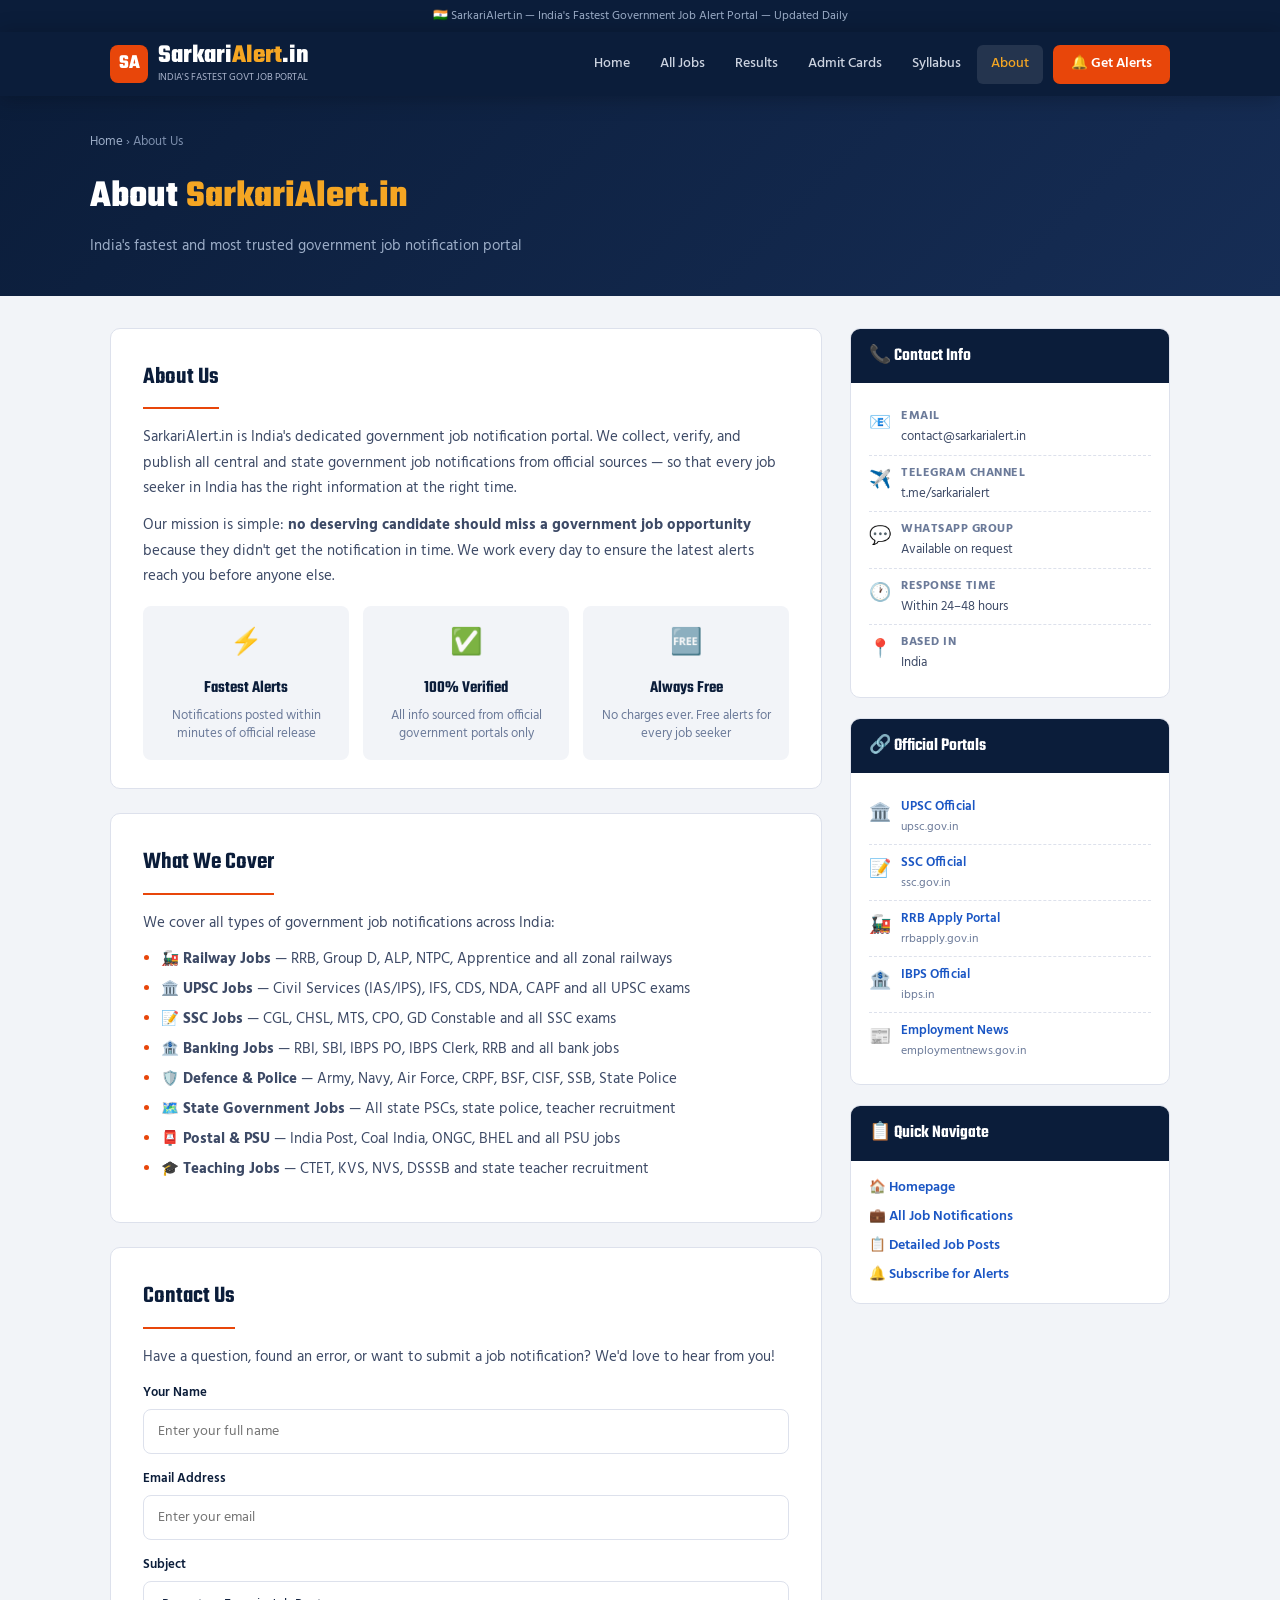
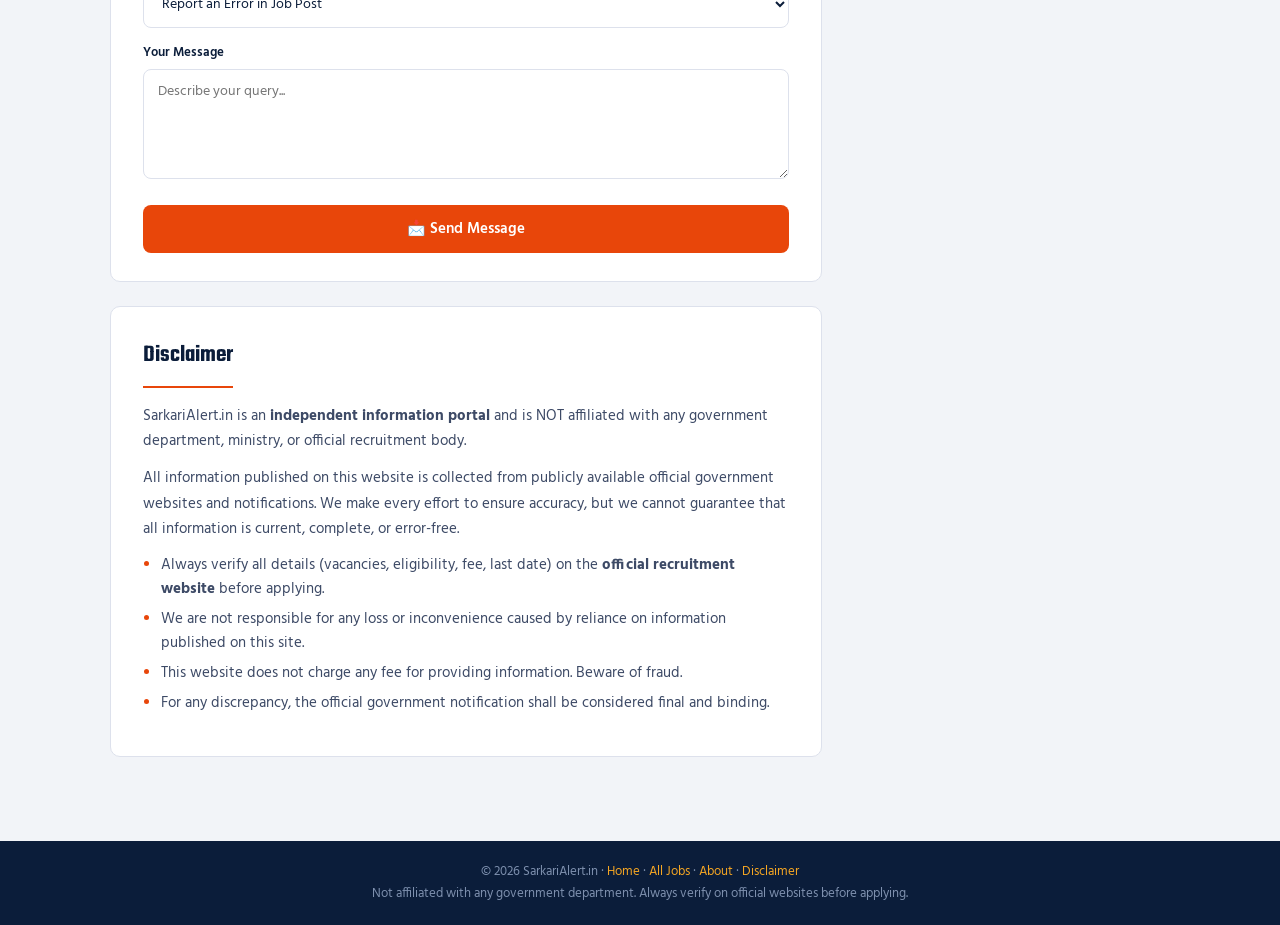
==== about.html @ a4f001e4 "My website files" ====
<!DOCTYPE html>
<html lang="en">
<head>
<meta charset="UTF-8">
<meta name="viewport" content="width=device-width, initial-scale=1.0">
<title>About Us | SarkariAlert.in</title>
<link rel="preconnect" href="https://fonts.googleapis.com">
<link href="https://fonts.googleapis.com/css2?family=Teko:wght@500;600;700&family=Hind:wght@400;500;600&display=swap" rel="stylesheet">
<style>
:root{--navy:#0B1D3A;--navy2:#162d55;--orange:#E8460A;--gold:#F5A623;--bg:#F2F4F8;--card:#fff;--border:#DDE1EC;--text:#0B1D3A;--muted:#6B7A99;--green:#097A47;--green-bg:#E5F5ED;--radius:10px}
*,*::before,*::after{box-sizing:border-box;margin:0;padding:0}
body{font-family:'Hind',sans-serif;background:var(--bg);color:var(--text);font-size:15px;line-height:1.7}
a{text-decoration:none;color:inherit}
.topbar{background:var(--navy);color:#9DAEC8;font-size:12px;padding:6px 20px;text-align:center}
header{background:var(--navy);position:sticky;top:0;z-index:100;box-shadow:0 2px 20px rgba(0,0,0,.25)}
.header-inner{max-width:1100px;margin:0 auto;padding:0 20px;display:flex;align-items:center;gap:20px;height:64px}
.logo{display:flex;align-items:center;gap:10px}
.logo-icon{width:38px;height:38px;background:var(--orange);border-radius:8px;display:flex;align-items:center;justify-content:center;font-family:'Teko',sans-serif;font-size:20px;color:#fff;font-weight:700}
.logo-text{font-family:'Teko',sans-serif;font-size:26px;font-weight:700;color:#fff;line-height:1}
.logo-text span{color:var(--gold)}
.logo-tag{font-size:10px;color:#aab4cc;display:block}
nav{display:flex;align-items:center;gap:2px;margin-left:auto}
.nav-link{color:#ccd3e0;font-size:13.5px;font-weight:500;padding:8px 14px;border-radius:6px;transition:all .15s;white-space:nowrap}
.nav-link:hover,.nav-link.active{background:rgba(255,255,255,.1);color:#fff}
.nav-link.active{color:var(--gold)}
.nav-cta{background:var(--orange);color:#fff;padding:8px 18px;border-radius:7px;font-size:13.5px;font-weight:600;margin-left:8px}
.page-hero{background:linear-gradient(135deg,var(--navy),var(--navy2));padding:36px 20px}
.ph-inner{max-width:1100px;margin:0 auto}
.breadcrumb{font-size:12.5px;color:#7E90AE;margin-bottom:10px}
.breadcrumb a{color:#9DAEC8}
.page-hero h1{font-family:'Teko',sans-serif;font-size:2.4rem;font-weight:700;color:#fff;margin-bottom:6px}
.page-hero h1 span{color:var(--gold)}
.page-hero p{color:#9DAEC8;font-size:14.5px}
.content{max-width:1100px;margin:0 auto;padding:32px 20px 60px;display:grid;grid-template-columns:1fr 320px;gap:28px;align-items:start}
.card{background:var(--card);border:1.5px solid var(--border);border-radius:var(--radius);padding:28px 32px;margin-bottom:24px}
.card h2{font-family:'Teko',sans-serif;font-size:24px;font-weight:600;color:var(--navy);margin-bottom:16px;padding-bottom:10px;border-bottom:2px solid var(--orange);display:inline-block}
.card p{font-size:14.5px;color:#3D4A66;margin-bottom:12px;line-height:1.75}
.card p:last-child{margin-bottom:0}
.card ul{padding-left:18px;margin-bottom:12px}
.card ul li{font-size:14.5px;color:#3D4A66;margin-bottom:6px;line-height:1.65}
.card ul li::marker{color:var(--orange)}
.mission-grid{display:grid;grid-template-columns:repeat(3,1fr);gap:14px;margin-top:16px}
.mission-item{background:var(--bg);border-radius:8px;padding:16px;text-align:center}
.mission-icon{font-size:26px;margin-bottom:8px}
.mission-title{font-family:'Teko',sans-serif;font-size:17px;font-weight:600;color:var(--navy);margin-bottom:4px}
.mission-desc{font-size:12.5px;color:var(--muted);line-height:1.5}
.contact-form label{display:block;font-size:13px;font-weight:600;color:var(--navy);margin-bottom:5px;margin-top:14px}
.contact-form label:first-of-type{margin-top:0}
.contact-form input,.contact-form textarea,.contact-form select{width:100%;padding:10px 14px;border:1.5px solid var(--border);border-radius:8px;font-size:14px;font-family:'Hind',sans-serif;color:var(--text);outline:none;transition:border-color .2s;background:#fff}
.contact-form input:focus,.contact-form textarea:focus{border-color:var(--orange)}
.contact-form textarea{min-height:110px;resize:vertical}
.form-btn{margin-top:16px;width:100%;padding:12px;background:var(--orange);color:#fff;border:none;border-radius:8px;font-size:15px;font-weight:600;font-family:'Hind',sans-serif;cursor:pointer;transition:background .15s}
.form-btn:hover{background:#c93c08}
.sidebar-widget{background:var(--card);border:1.5px solid var(--border);border-radius:var(--radius);overflow:hidden;margin-bottom:20px}
.sw-head{background:var(--navy);padding:12px 18px}
.sw-head h3{font-family:'Teko',sans-serif;font-size:18px;font-weight:600;color:#fff}
.sw-body{padding:16px 18px}
.info-row{display:flex;gap:10px;align-items:flex-start;padding:8px 0;border-bottom:1px dashed var(--border)}
.info-row:last-child{border-bottom:none}
.info-icon{font-size:18px;flex-shrink:0;margin-top:2px}
.info-text{font-size:13px;color:#3D4A66;line-height:1.5}
.info-text strong{display:block;font-size:12px;text-transform:uppercase;letter-spacing:.5px;color:var(--muted);margin-bottom:2px}
footer{background:var(--navy);color:#7E90AE;padding:20px;text-align:center;font-size:13px}
footer a{color:var(--gold)}
@media(max-width:800px){.content{grid-template-columns:1fr}.mission-grid{grid-template-columns:1fr 1fr}nav .nav-link{display:none}}
@media(max-width:500px){.mission-grid{grid-template-columns:1fr}}
</style>
</head>
<body>

<div class="topbar">🇮🇳 SarkariAlert.in — India's Fastest Government Job Alert Portal — Updated Daily</div>

<header>
  <div class="header-inner">
    <a href="index.html" class="logo">
      <div class="logo-icon">SA</div>
      <div>
        <div class="logo-text">Sarkari<span>Alert</span>.in</div>
        <span class="logo-tag">INDIA'S FASTEST GOVT JOB PORTAL</span>
      </div>
    </a>
    <nav>
      <a href="index.html" class="nav-link">Home</a>
      <a href="jobs.html" class="nav-link">All Jobs</a>
      <a href="results.html" class="nav-link">Results</a>
      <a href="admit.html" class="nav-link">Admit Cards</a>
      <a href="syllabus.html" class="nav-link">Syllabus</a>
      <a href="about.html" class="nav-link active">About</a>
      <a href="index.html#subscribe" class="nav-cta">🔔 Get Alerts</a>
    </nav>
  </div>
</header>

<div class="page-hero">
  <div class="ph-inner">
    <div class="breadcrumb"><a href="index.html">Home</a> › About Us</div>
    <h1>About <span>SarkariAlert.in</span></h1>
    <p>India's fastest and most trusted government job notification portal</p>
  </div>
</div>

<div class="content">
  <div>

    <!-- About -->
    <div class="card">
      <h2>About Us</h2>
      <p>SarkariAlert.in is India's dedicated government job notification portal. We collect, verify, and publish all central and state government job notifications from official sources — so that every job seeker in India has the right information at the right time.</p>
      <p>Our mission is simple: <strong>no deserving candidate should miss a government job opportunity</strong> because they didn't get the notification in time. We work every day to ensure the latest alerts reach you before anyone else.</p>

      <div class="mission-grid">
        <div class="mission-item">
          <div class="mission-icon">⚡</div>
          <div class="mission-title">Fastest Alerts</div>
          <div class="mission-desc">Notifications posted within minutes of official release</div>
        </div>
        <div class="mission-item">
          <div class="mission-icon">✅</div>
          <div class="mission-title">100% Verified</div>
          <div class="mission-desc">All info sourced from official government portals only</div>
        </div>
        <div class="mission-item">
          <div class="mission-icon">🆓</div>
          <div class="mission-title">Always Free</div>
          <div class="mission-desc">No charges ever. Free alerts for every job seeker</div>
        </div>
      </div>
    </div>

    <!-- What We Cover -->
    <div class="card">
      <h2>What We Cover</h2>
      <p>We cover all types of government job notifications across India:</p>
      <ul>
        <li>🚂 <strong>Railway Jobs</strong> — RRB, Group D, ALP, NTPC, Apprentice and all zonal railways</li>
        <li>🏛️ <strong>UPSC Jobs</strong> — Civil Services (IAS/IPS), IFS, CDS, NDA, CAPF and all UPSC exams</li>
        <li>📝 <strong>SSC Jobs</strong> — CGL, CHSL, MTS, CPO, GD Constable and all SSC exams</li>
        <li>🏦 <strong>Banking Jobs</strong> — RBI, SBI, IBPS PO, IBPS Clerk, RRB and all bank jobs</li>
        <li>🛡️ <strong>Defence & Police</strong> — Army, Navy, Air Force, CRPF, BSF, CISF, SSB, State Police</li>
        <li>🗺️ <strong>State Government Jobs</strong> — All state PSCs, state police, teacher recruitment</li>
        <li>📮 <strong>Postal & PSU</strong> — India Post, Coal India, ONGC, BHEL and all PSU jobs</li>
        <li>🎓 <strong>Teaching Jobs</strong> — CTET, KVS, NVS, DSSSB and state teacher recruitment</li>
      </ul>
    </div>

    <!-- Contact -->
    <div class="card" id="contact">
      <h2>Contact Us</h2>
      <p>Have a question, found an error, or want to submit a job notification? We'd love to hear from you!</p>
      <div class="contact-form">
        <label>Your Name</label>
        <input type="text" placeholder="Enter your full name">
        <label>Email Address</label>
        <input type="email" placeholder="Enter your email">
        <label>Subject</label>
        <select>
          <option>Report an Error in Job Post</option>
          <option>Submit a New Job Notification</option>
          <option>Advertising / Partnership</option>
          <option>General Query</option>
          <option>Technical Issue</option>
        </select>
        <label>Your Message</label>
        <textarea placeholder="Describe your query..."></textarea>
        <button class="form-btn" onclick="submitForm()">📩 Send Message</button>
      </div>
    </div>

    <!-- Disclaimer -->
    <div class="card" id="disclaimer">
      <h2>Disclaimer</h2>
      <p>SarkariAlert.in is an <strong>independent information portal</strong> and is NOT affiliated with any government department, ministry, or official recruitment body.</p>
      <p>All information published on this website is collected from publicly available official government websites and notifications. We make every effort to ensure accuracy, but we cannot guarantee that all information is current, complete, or error-free.</p>
      <ul>
        <li>Always verify all details (vacancies, eligibility, fee, last date) on the <strong>official recruitment website</strong> before applying.</li>
        <li>We are not responsible for any loss or inconvenience caused by reliance on information published on this site.</li>
        <li>This website does not charge any fee for providing information. Beware of fraud.</li>
        <li>For any discrepancy, the official government notification shall be considered final and binding.</li>
      </ul>
    </div>

  </div>

  <!-- SIDEBAR -->
  <div>
    <div class="sidebar-widget">
      <div class="sw-head"><h3>📞 Contact Info</h3></div>
      <div class="sw-body">
        <div class="info-row">
          <div class="info-icon">📧</div>
          <div class="info-text"><strong>Email</strong>contact@sarkarialert.in</div>
        </div>
        <div class="info-row">
          <div class="info-icon">✈️</div>
          <div class="info-text"><strong>Telegram Channel</strong>t.me/sarkarialert</div>
        </div>
        <div class="info-row">
          <div class="info-icon">💬</div>
          <div class="info-text"><strong>WhatsApp Group</strong>Available on request</div>
        </div>
        <div class="info-row">
          <div class="info-icon">🕐</div>
          <div class="info-text"><strong>Response Time</strong>Within 24–48 hours</div>
        </div>
        <div class="info-row">
          <div class="info-icon">📍</div>
          <div class="info-text"><strong>Based in</strong>India</div>
        </div>
      </div>
    </div>

    <div class="sidebar-widget">
      <div class="sw-head"><h3>🔗 Official Portals</h3></div>
      <div class="sw-body">
        <div class="info-row"><div class="info-icon">🏛️</div><div class="info-text"><a href="https://upsc.gov.in" target="_blank" style="color:#1A56C4;font-weight:600">UPSC Official</a><br><span style="font-size:12px;color:var(--muted)">upsc.gov.in</span></div></div>
        <div class="info-row"><div class="info-icon">📝</div><div class="info-text"><a href="https://ssc.gov.in" target="_blank" style="color:#1A56C4;font-weight:600">SSC Official</a><br><span style="font-size:12px;color:var(--muted)">ssc.gov.in</span></div></div>
        <div class="info-row"><div class="info-icon">🚂</div><div class="info-text"><a href="https://www.rrbapply.gov.in" target="_blank" style="color:#1A56C4;font-weight:600">RRB Apply Portal</a><br><span style="font-size:12px;color:var(--muted)">rrbapply.gov.in</span></div></div>
        <div class="info-row"><div class="info-icon">🏦</div><div class="info-text"><a href="https://ibps.in" target="_blank" style="color:#1A56C4;font-weight:600">IBPS Official</a><br><span style="font-size:12px;color:var(--muted)">ibps.in</span></div></div>
        <div class="info-row"><div class="info-icon">📰</div><div class="info-text"><a href="https://employmentnews.gov.in" target="_blank" style="color:#1A56C4;font-weight:600">Employment News</a><br><span style="font-size:12px;color:var(--muted)">employmentnews.gov.in</span></div></div>
      </div>
    </div>

    <div class="sidebar-widget">
      <div class="sw-head"><h3>📋 Quick Navigate</h3></div>
      <div class="sw-body">
        <div style="display:flex;flex-direction:column;gap:6px">
          <a href="index.html" style="font-size:13.5px;color:#1A56C4;font-weight:600">🏠 Homepage</a>
          <a href="jobs.html" style="font-size:13.5px;color:#1A56C4;font-weight:600">💼 All Job Notifications</a>
          <a href="all_govt_job_posts.html" style="font-size:13.5px;color:#1A56C4;font-weight:600">📋 Detailed Job Posts</a>
          <a href="index.html#subscribe" style="font-size:13.5px;color:#1A56C4;font-weight:600">🔔 Subscribe for Alerts</a>
        </div>
      </div>
    </div>
  </div>
</div>

<footer>
  <p>© 2026 SarkariAlert.in · <a href="index.html">Home</a> · <a href="jobs.html">All Jobs</a> · <a href="about.html">About</a> · <a href="about.html#disclaimer">Disclaimer</a><br>
  Not affiliated with any government department. Always verify on official websites before applying.</p>
</footer>

<script>
function submitForm() {
  alert('✅ Thank you for your message!\n\nWe will get back to you within 24–48 hours.\n\n(To make this form actually send emails, connect it to a free service like Formspree.io or EmailJS.)');
}
</script>
</body>
</html>
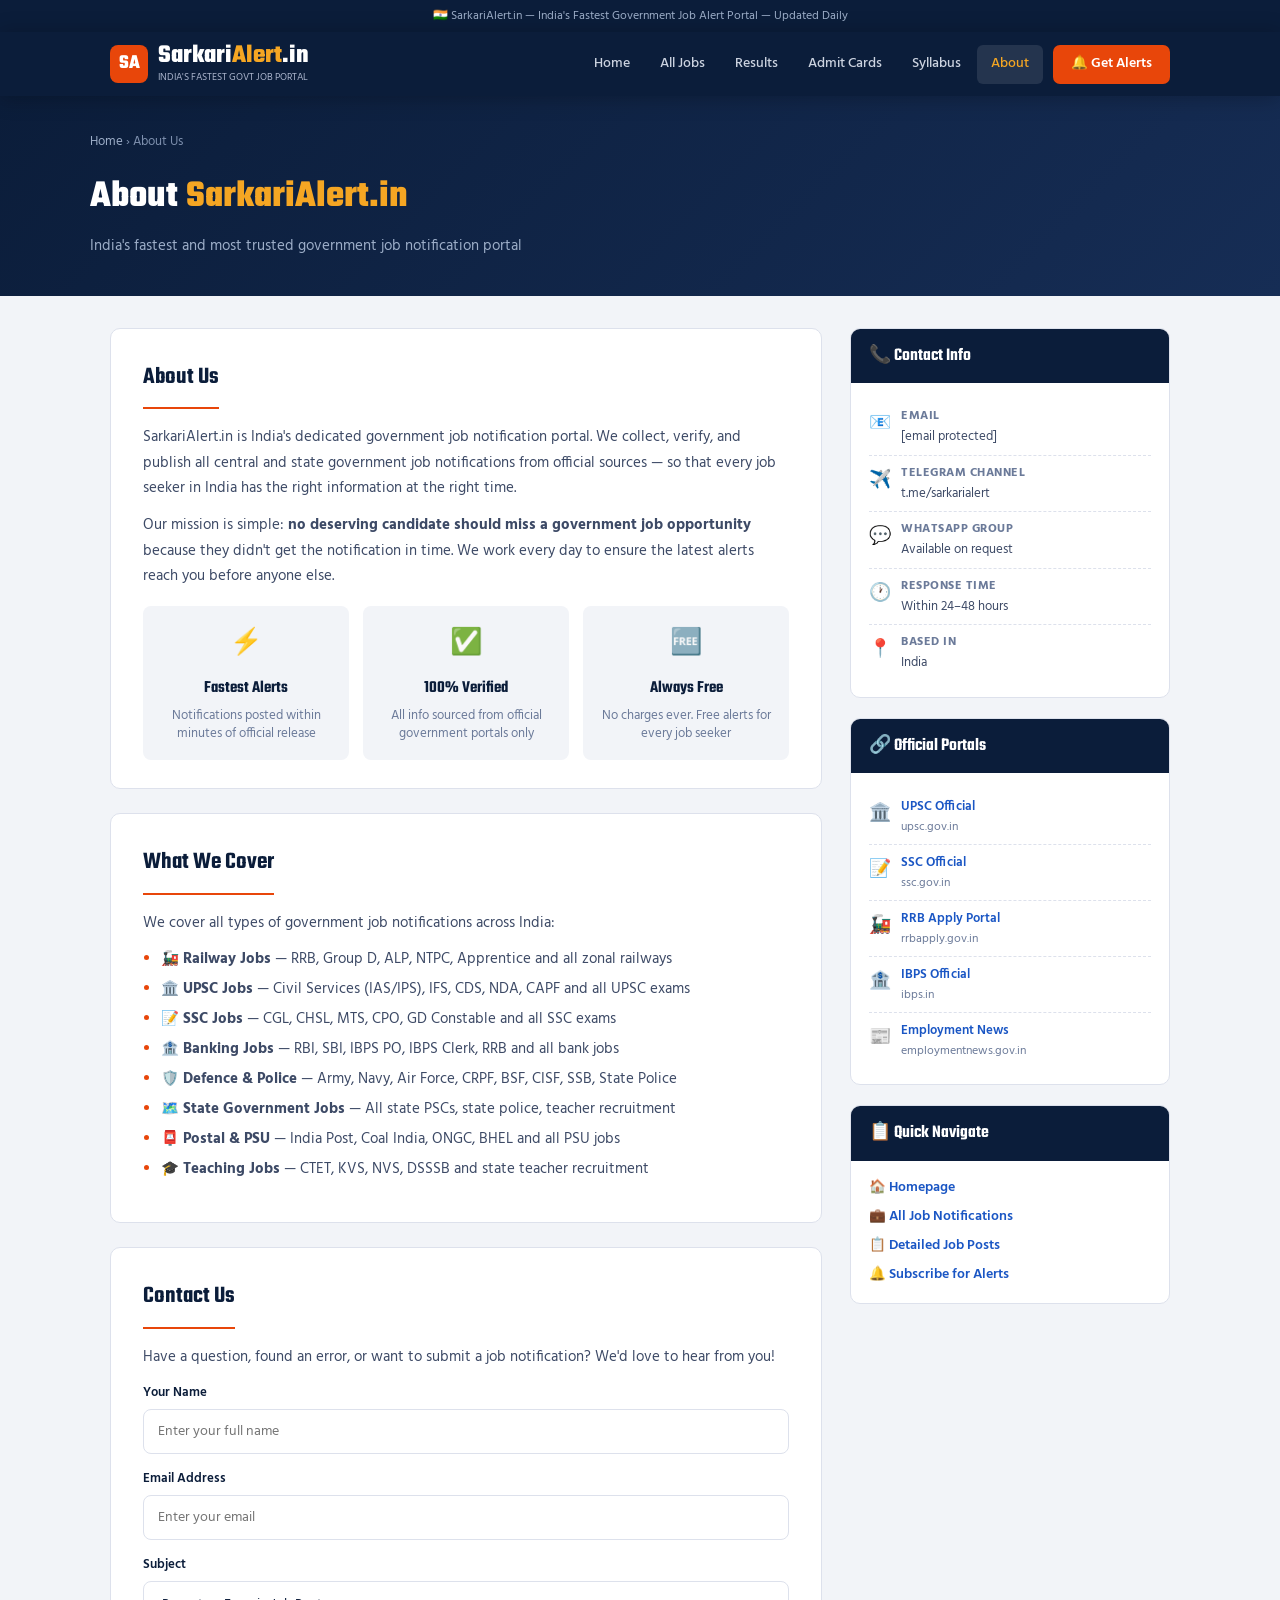
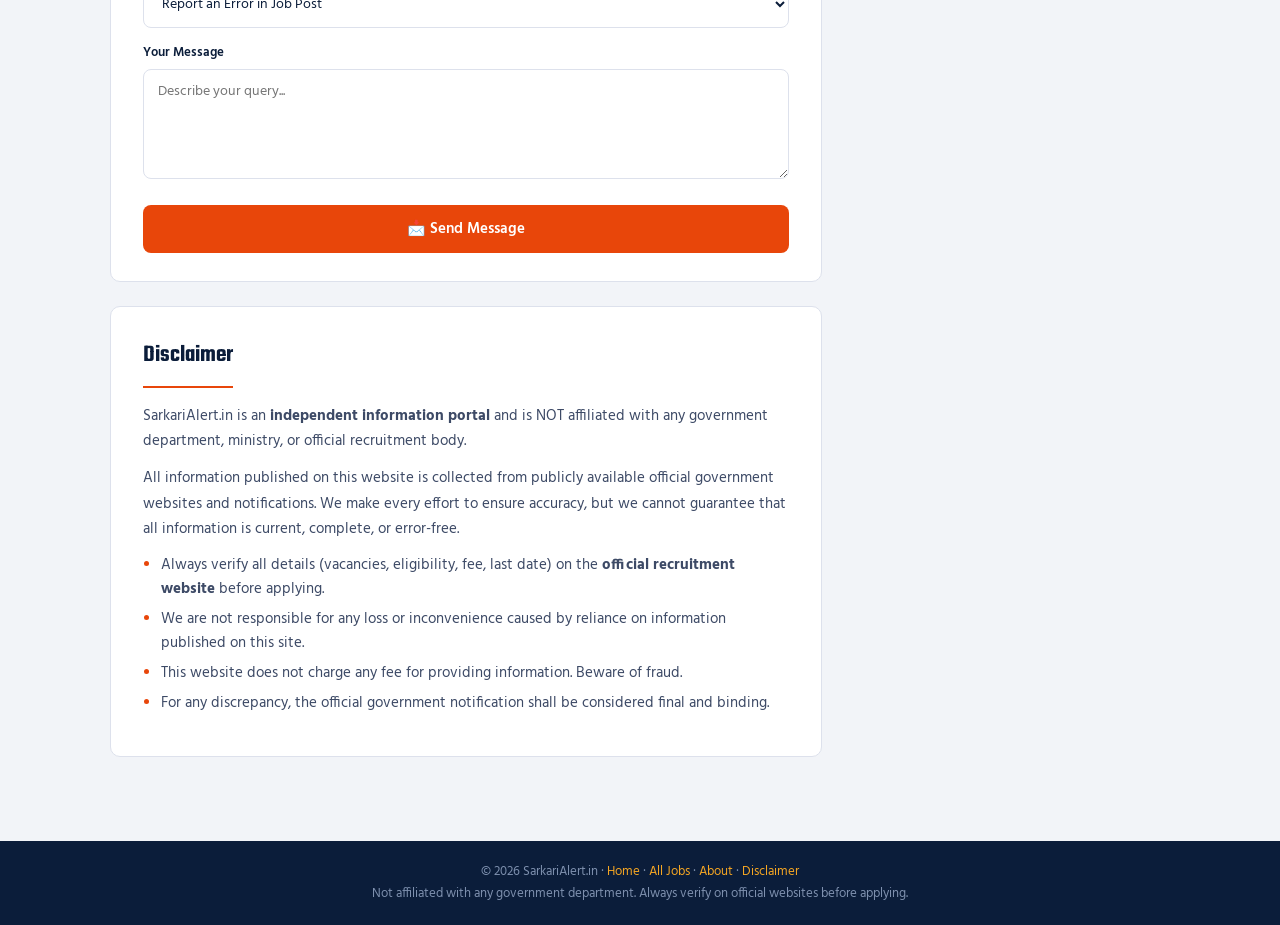
==== commit 89d7709f: "Add files via upload" ====
--- a/about.html
+++ b/about.html
@@ -188,7 +188,7 @@
       <div class="sw-body">
         <div class="info-row">
           <div class="info-icon">📧</div>
-          <div class="info-text"><strong>Email</strong>contact@sarkarialert.in</div>
+          <div class="info-text"><strong>Email</strong><a href="/cdn-cgi/l/email-protection" class="__cf_email__" data-cfemail="3a5955544e5b594e7a495b48515b48535b565f484e145354">[email&#160;protected]</a></div>
         </div>
         <div class="info-row">
           <div class="info-icon">✈️</div>
@@ -239,10 +239,5 @@
   Not affiliated with any government department. Always verify on official websites before applying.</p>
 </footer>
 
-<script>
-function submitForm() {
-  alert('✅ Thank you for your message!\n\nWe will get back to you within 24–48 hours.\n\n(To make this form actually send emails, connect it to a free service like Formspree.io or EmailJS.)');
-}
-</script>
-</body>
-</html>
+<script data-cfasync="false" src="/cdn-cgi/scripts/5c5dd728/cloudflare-static/email-decode.min.js"></script><script>
+function submit
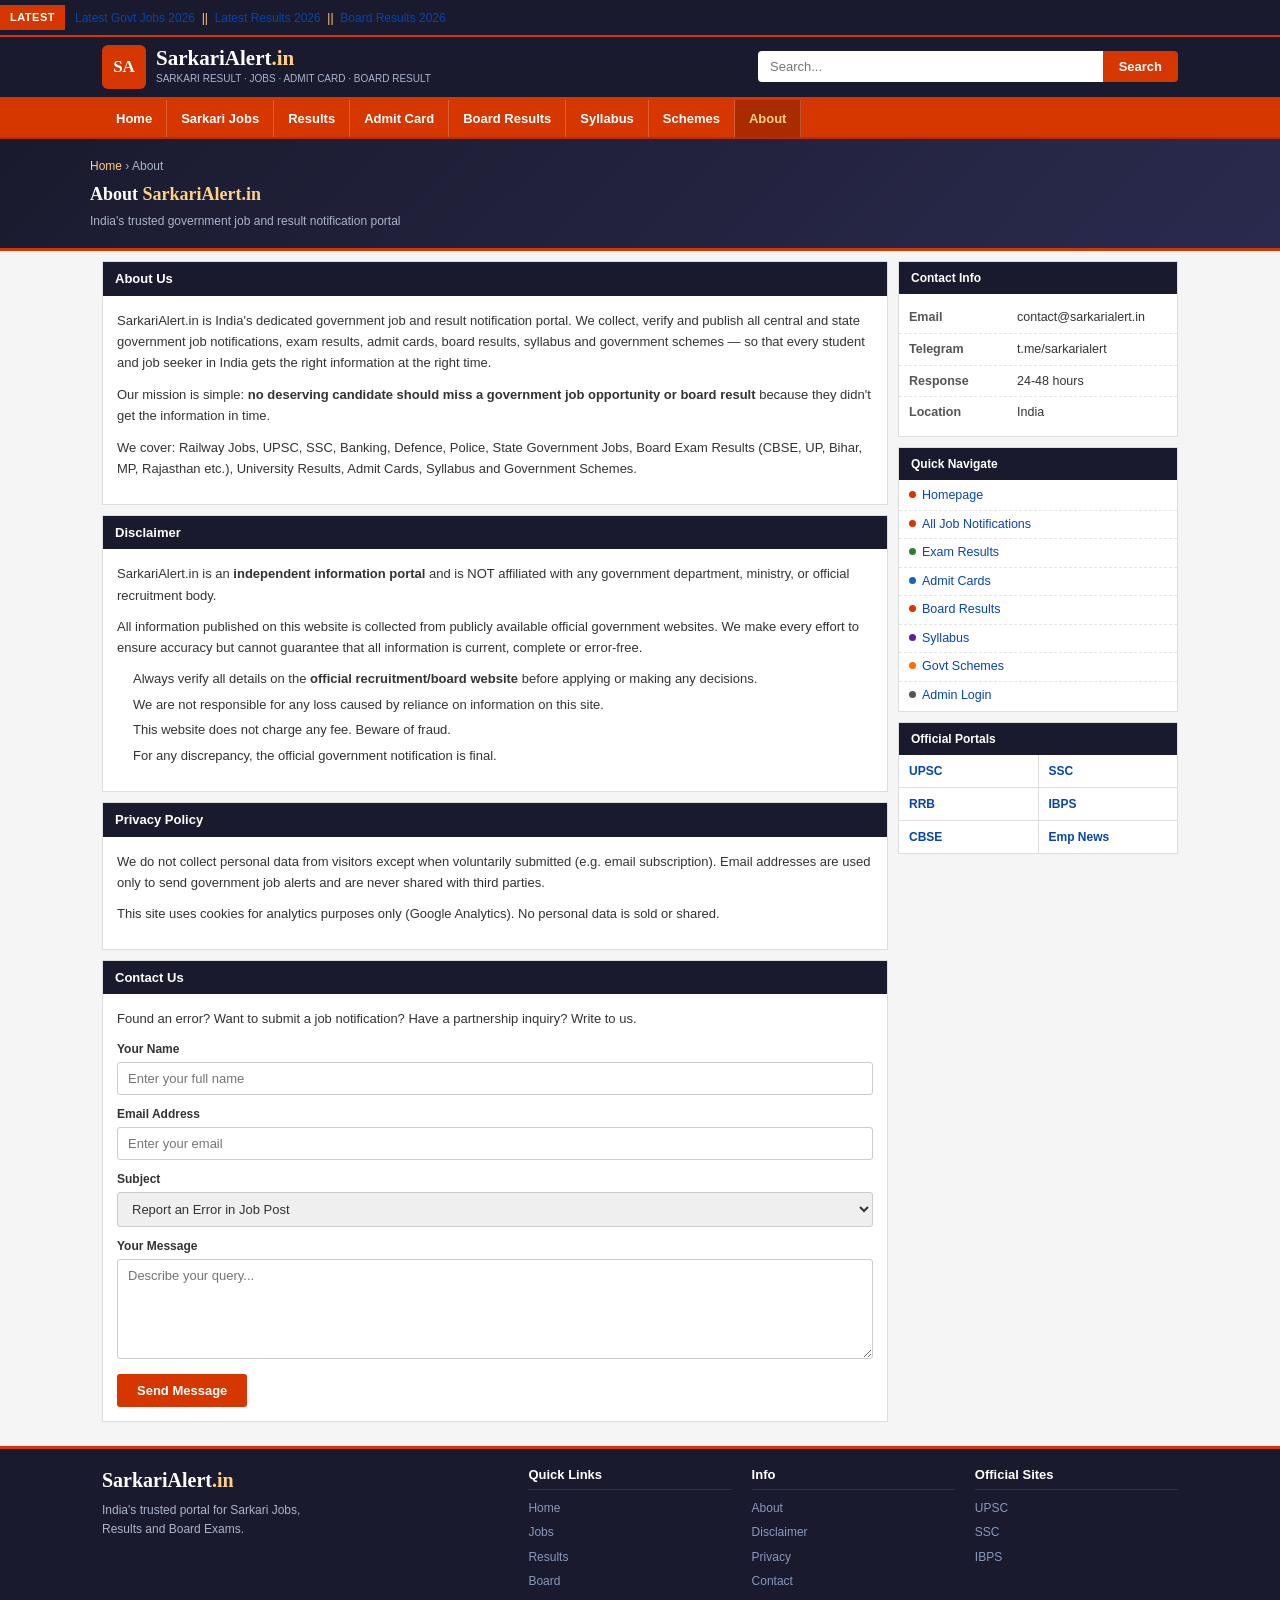
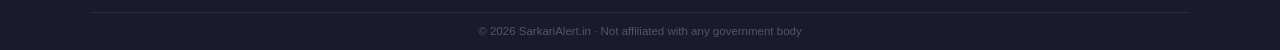
==== commit 0b8a0063: "Add files via upload" ====
--- a/about.html
+++ b/about.html
@@ -1,243 +1,103 @@
 <!DOCTYPE html>
 <html lang="en">
 <head>
-<meta charset="UTF-8">
-<meta name="viewport" content="width=device-width, initial-scale=1.0">
+<meta charset="UTF-8"><meta name="viewport" content="width=device-width, initial-scale=1.0">
 <title>About Us | SarkariAlert.in</title>
-<link rel="preconnect" href="https://fonts.googleapis.com">
-<link href="https://fonts.googleapis.com/css2?family=Teko:wght@500;600;700&family=Hind:wght@400;500;600&display=swap" rel="stylesheet">
-<style>
-:root{--navy:#0B1D3A;--navy2:#162d55;--orange:#E8460A;--gold:#F5A623;--bg:#F2F4F8;--card:#fff;--border:#DDE1EC;--text:#0B1D3A;--muted:#6B7A99;--green:#097A47;--green-bg:#E5F5ED;--radius:10px}
-*,*::before,*::after{box-sizing:border-box;margin:0;padding:0}
-body{font-family:'Hind',sans-serif;background:var(--bg);color:var(--text);font-size:15px;line-height:1.7}
-a{text-decoration:none;color:inherit}
-.topbar{background:var(--navy);color:#9DAEC8;font-size:12px;padding:6px 20px;text-align:center}
-header{background:var(--navy);position:sticky;top:0;z-index:100;box-shadow:0 2px 20px rgba(0,0,0,.25)}
-.header-inner{max-width:1100px;margin:0 auto;padding:0 20px;display:flex;align-items:center;gap:20px;height:64px}
-.logo{display:flex;align-items:center;gap:10px}
-.logo-icon{width:38px;height:38px;background:var(--orange);border-radius:8px;display:flex;align-items:center;justify-content:center;font-family:'Teko',sans-serif;font-size:20px;color:#fff;font-weight:700}
-.logo-text{font-family:'Teko',sans-serif;font-size:26px;font-weight:700;color:#fff;line-height:1}
-.logo-text span{color:var(--gold)}
-.logo-tag{font-size:10px;color:#aab4cc;display:block}
-nav{display:flex;align-items:center;gap:2px;margin-left:auto}
-.nav-link{color:#ccd3e0;font-size:13.5px;font-weight:500;padding:8px 14px;border-radius:6px;transition:all .15s;white-space:nowrap}
-.nav-link:hover,.nav-link.active{background:rgba(255,255,255,.1);color:#fff}
-.nav-link.active{color:var(--gold)}
-.nav-cta{background:var(--orange);color:#fff;padding:8px 18px;border-radius:7px;font-size:13.5px;font-weight:600;margin-left:8px}
-.page-hero{background:linear-gradient(135deg,var(--navy),var(--navy2));padding:36px 20px}
-.ph-inner{max-width:1100px;margin:0 auto}
-.breadcrumb{font-size:12.5px;color:#7E90AE;margin-bottom:10px}
-.breadcrumb a{color:#9DAEC8}
-.page-hero h1{font-family:'Teko',sans-serif;font-size:2.4rem;font-weight:700;color:#fff;margin-bottom:6px}
-.page-hero h1 span{color:var(--gold)}
-.page-hero p{color:#9DAEC8;font-size:14.5px}
-.content{max-width:1100px;margin:0 auto;padding:32px 20px 60px;display:grid;grid-template-columns:1fr 320px;gap:28px;align-items:start}
-.card{background:var(--card);border:1.5px solid var(--border);border-radius:var(--radius);padding:28px 32px;margin-bottom:24px}
-.card h2{font-family:'Teko',sans-serif;font-size:24px;font-weight:600;color:var(--navy);margin-bottom:16px;padding-bottom:10px;border-bottom:2px solid var(--orange);display:inline-block}
-.card p{font-size:14.5px;color:#3D4A66;margin-bottom:12px;line-height:1.75}
-.card p:last-child{margin-bottom:0}
-.card ul{padding-left:18px;margin-bottom:12px}
-.card ul li{font-size:14.5px;color:#3D4A66;margin-bottom:6px;line-height:1.65}
-.card ul li::marker{color:var(--orange)}
-.mission-grid{display:grid;grid-template-columns:repeat(3,1fr);gap:14px;margin-top:16px}
-.mission-item{background:var(--bg);border-radius:8px;padding:16px;text-align:center}
-.mission-icon{font-size:26px;margin-bottom:8px}
-.mission-title{font-family:'Teko',sans-serif;font-size:17px;font-weight:600;color:var(--navy);margin-bottom:4px}
-.mission-desc{font-size:12.5px;color:var(--muted);line-height:1.5}
-.contact-form label{display:block;font-size:13px;font-weight:600;color:var(--navy);margin-bottom:5px;margin-top:14px}
-.contact-form label:first-of-type{margin-top:0}
-.contact-form input,.contact-form textarea,.contact-form select{width:100%;padding:10px 14px;border:1.5px solid var(--border);border-radius:8px;font-size:14px;font-family:'Hind',sans-serif;color:var(--text);outline:none;transition:border-color .2s;background:#fff}
-.contact-form input:focus,.contact-form textarea:focus{border-color:var(--orange)}
-.contact-form textarea{min-height:110px;resize:vertical}
-.form-btn{margin-top:16px;width:100%;padding:12px;background:var(--orange);color:#fff;border:none;border-radius:8px;font-size:15px;font-weight:600;font-family:'Hind',sans-serif;cursor:pointer;transition:background .15s}
-.form-btn:hover{background:#c93c08}
-.sidebar-widget{background:var(--card);border:1.5px solid var(--border);border-radius:var(--radius);overflow:hidden;margin-bottom:20px}
-.sw-head{background:var(--navy);padding:12px 18px}
-.sw-head h3{font-family:'Teko',sans-serif;font-size:18px;font-weight:600;color:#fff}
-.sw-body{padding:16px 18px}
-.info-row{display:flex;gap:10px;align-items:flex-start;padding:8px 0;border-bottom:1px dashed var(--border)}
-.info-row:last-child{border-bottom:none}
-.info-icon{font-size:18px;flex-shrink:0;margin-top:2px}
-.info-text{font-size:13px;color:#3D4A66;line-height:1.5}
-.info-text strong{display:block;font-size:12px;text-transform:uppercase;letter-spacing:.5px;color:var(--muted);margin-bottom:2px}
-footer{background:var(--navy);color:#7E90AE;padding:20px;text-align:center;font-size:13px}
-footer a{color:var(--gold)}
-@media(max-width:800px){.content{grid-template-columns:1fr}.mission-grid{grid-template-columns:1fr 1fr}nav .nav-link{display:none}}
-@media(max-width:500px){.mission-grid{grid-template-columns:1fr}}
-</style>
+<link rel="stylesheet" href="style.css">
 </head>
 <body>
-
-<div class="topbar">🇮🇳 SarkariAlert.in — India's Fastest Government Job Alert Portal — Updated Daily</div>
-
-<header>
-  <div class="header-inner">
-    <a href="index.html" class="logo">
-      <div class="logo-icon">SA</div>
-      <div>
-        <div class="logo-text">Sarkari<span>Alert</span>.in</div>
-        <span class="logo-tag">INDIA'S FASTEST GOVT JOB PORTAL</span>
-      </div>
-    </a>
-    <nav>
-      <a href="index.html" class="nav-link">Home</a>
-      <a href="jobs.html" class="nav-link">All Jobs</a>
-      <a href="results.html" class="nav-link">Results</a>
-      <a href="admit.html" class="nav-link">Admit Cards</a>
-      <a href="syllabus.html" class="nav-link">Syllabus</a>
-      <a href="about.html" class="nav-link active">About</a>
-      <a href="index.html#subscribe" class="nav-cta">🔔 Get Alerts</a>
-    </nav>
-  </div>
-</header>
-
-<div class="page-hero">
-  <div class="ph-inner">
-    <div class="breadcrumb"><a href="index.html">Home</a> › About Us</div>
-    <h1>About <span>SarkariAlert.in</span></h1>
-    <p>India's fastest and most trusted government job notification portal</p>
-  </div>
-</div>
-
-<div class="content">
+<div class="ticker-bar"><div class="ticker-inner"><span class="ticker-label">LATEST</span><div class="ticker-scroll"><div class="ticker-text"><a href="jobs.html">Latest Govt Jobs 2026</a> &nbsp;||&nbsp; <a href="results.html">Latest Results 2026</a> &nbsp;||&nbsp; <a href="board.html">Board Results 2026</a></div></div></div></div>
+<header class="site-header"><div class="header-inner"><a href="index.html" class="logo-box"><div class="logo-img">SA</div><div><div class="logo-text">SarkariAlert<span>.in</span></div><span class="logo-sub">SARKARI RESULT · JOBS · ADMIT CARD · BOARD RESULT</span></div></a><div class="header-search"><input type="text" placeholder="Search..."><button>Search</button></div><button class="hamburger" onclick="toggleMenu()"><span></span><span></span><span></span></button></div></header>
+<nav class="main-nav"><div class="nav-inner"><a href="index.html" class="nav-item">Home</a><a href="jobs.html" class="nav-item">Sarkari Jobs</a><a href="results.html" class="nav-item">Results</a><a href="admit.html" class="nav-item">Admit Card</a><a href="board.html" class="nav-item">Board Results</a><a href="syllabus.html" class="nav-item">Syllabus</a><a href="schemes.html" class="nav-item">Schemes</a><a href="about.html" class="nav-item active">About</a></div></nav>
+<div class="mobile-nav" id="mobileNav"><a href="index.html">Home</a><a href="jobs.html">Jobs</a><a href="results.html">Results</a><a href="admit.html">Admit Card</a><a href="board.html">Board Results</a><a href="syllabus.html">Syllabus</a><a href="schemes.html">Schemes</a><a href="about.html">About</a></div>
+<div class="page-hero"><div class="page-hero-inner"><div class="breadcrumb"><a href="index.html">Home</a> &rsaquo; About</div><h1>About <span>SarkariAlert.in</span></h1><p>India's trusted government job and result notification portal</p></div></div>
+<div class="about-wrap">
   <div>
-
-    <!-- About -->
-    <div class="card">
-      <h2>About Us</h2>
-      <p>SarkariAlert.in is India's dedicated government job notification portal. We collect, verify, and publish all central and state government job notifications from official sources — so that every job seeker in India has the right information at the right time.</p>
-      <p>Our mission is simple: <strong>no deserving candidate should miss a government job opportunity</strong> because they didn't get the notification in time. We work every day to ensure the latest alerts reach you before anyone else.</p>
-
-      <div class="mission-grid">
-        <div class="mission-item">
-          <div class="mission-icon">⚡</div>
-          <div class="mission-title">Fastest Alerts</div>
-          <div class="mission-desc">Notifications posted within minutes of official release</div>
-        </div>
-        <div class="mission-item">
-          <div class="mission-icon">✅</div>
-          <div class="mission-title">100% Verified</div>
-          <div class="mission-desc">All info sourced from official government portals only</div>
-        </div>
-        <div class="mission-item">
-          <div class="mission-icon">🆓</div>
-          <div class="mission-title">Always Free</div>
-          <div class="mission-desc">No charges ever. Free alerts for every job seeker</div>
-        </div>
+    <div class="about-card">
+      <div class="about-card-head">About Us</div>
+      <div class="about-card-body">
+        <p>SarkariAlert.in is India's dedicated government job and result notification portal. We collect, verify and publish all central and state government job notifications, exam results, admit cards, board results, syllabus and government schemes — so that every student and job seeker in India gets the right information at the right time.</p>
+        <p>Our mission is simple: <strong>no deserving candidate should miss a government job opportunity or board result</strong> because they didn't get the information in time.</p>
+        <p>We cover: Railway Jobs, UPSC, SSC, Banking, Defence, Police, State Government Jobs, Board Exam Results (CBSE, UP, Bihar, MP, Rajasthan etc.), University Results, Admit Cards, Syllabus and Government Schemes.</p>
       </div>
     </div>
 
-    <!-- What We Cover -->
-    <div class="card">
-      <h2>What We Cover</h2>
-      <p>We cover all types of government job notifications across India:</p>
-      <ul>
-        <li>🚂 <strong>Railway Jobs</strong> — RRB, Group D, ALP, NTPC, Apprentice and all zonal railways</li>
-        <li>🏛️ <strong>UPSC Jobs</strong> — Civil Services (IAS/IPS), IFS, CDS, NDA, CAPF and all UPSC exams</li>
-        <li>📝 <strong>SSC Jobs</strong> — CGL, CHSL, MTS, CPO, GD Constable and all SSC exams</li>
-        <li>🏦 <strong>Banking Jobs</strong> — RBI, SBI, IBPS PO, IBPS Clerk, RRB and all bank jobs</li>
-        <li>🛡️ <strong>Defence & Police</strong> — Army, Navy, Air Force, CRPF, BSF, CISF, SSB, State Police</li>
-        <li>🗺️ <strong>State Government Jobs</strong> — All state PSCs, state police, teacher recruitment</li>
-        <li>📮 <strong>Postal & PSU</strong> — India Post, Coal India, ONGC, BHEL and all PSU jobs</li>
-        <li>🎓 <strong>Teaching Jobs</strong> — CTET, KVS, NVS, DSSSB and state teacher recruitment</li>
-      </ul>
-    </div>
-
-    <!-- Contact -->
-    <div class="card" id="contact">
-      <h2>Contact Us</h2>
-      <p>Have a question, found an error, or want to submit a job notification? We'd love to hear from you!</p>
-      <div class="contact-form">
-        <label>Your Name</label>
-        <input type="text" placeholder="Enter your full name">
-        <label>Email Address</label>
-        <input type="email" placeholder="Enter your email">
-        <label>Subject</label>
-        <select>
-          <option>Report an Error in Job Post</option>
-          <option>Submit a New Job Notification</option>
-          <option>Advertising / Partnership</option>
-          <option>General Query</option>
-          <option>Technical Issue</option>
-        </select>
-        <label>Your Message</label>
-        <textarea placeholder="Describe your query..."></textarea>
-        <button class="form-btn" onclick="submitForm()">📩 Send Message</button>
+    <div class="about-card" id="disclaimer">
+      <div class="about-card-head">Disclaimer</div>
+      <div class="about-card-body">
+        <p>SarkariAlert.in is an <strong>independent information portal</strong> and is NOT affiliated with any government department, ministry, or official recruitment body.</p>
+        <p>All information published on this website is collected from publicly available official government websites. We make every effort to ensure accuracy but cannot guarantee that all information is current, complete or error-free.</p>
+        <ul>
+          <li>Always verify all details on the <strong>official recruitment/board website</strong> before applying or making any decisions.</li>
+          <li>We are not responsible for any loss caused by reliance on information on this site.</li>
+          <li>This website does not charge any fee. Beware of fraud.</li>
+          <li>For any discrepancy, the official government notification is final.</li>
+        </ul>
       </div>
     </div>
 
-    <!-- Disclaimer -->
-    <div class="card" id="disclaimer">
-      <h2>Disclaimer</h2>
-      <p>SarkariAlert.in is an <strong>independent information portal</strong> and is NOT affiliated with any government department, ministry, or official recruitment body.</p>
-      <p>All information published on this website is collected from publicly available official government websites and notifications. We make every effort to ensure accuracy, but we cannot guarantee that all information is current, complete, or error-free.</p>
-      <ul>
-        <li>Always verify all details (vacancies, eligibility, fee, last date) on the <strong>official recruitment website</strong> before applying.</li>
-        <li>We are not responsible for any loss or inconvenience caused by reliance on information published on this site.</li>
-        <li>This website does not charge any fee for providing information. Beware of fraud.</li>
-        <li>For any discrepancy, the official government notification shall be considered final and binding.</li>
-      </ul>
-    </div>
-
-  </div>
-
-  <!-- SIDEBAR -->
-  <div>
-    <div class="sidebar-widget">
-      <div class="sw-head"><h3>📞 Contact Info</h3></div>
-      <div class="sw-body">
-        <div class="info-row">
-          <div class="info-icon">📧</div>
-          <div class="info-text"><strong>Email</strong><a href="/cdn-cgi/l/email-protection" class="__cf_email__" data-cfemail="3a5955544e5b594e7a495b48515b48535b565f484e145354">[email&#160;protected]</a></div>
-        </div>
-        <div class="info-row">
-          <div class="info-icon">✈️</div>
-          <div class="info-text"><strong>Telegram Channel</strong>t.me/sarkarialert</div>
-        </div>
-        <div class="info-row">
-          <div class="info-icon">💬</div>
-          <div class="info-text"><strong>WhatsApp Group</strong>Available on request</div>
-        </div>
-        <div class="info-row">
-          <div class="info-icon">🕐</div>
-          <div class="info-text"><strong>Response Time</strong>Within 24–48 hours</div>
-        </div>
-        <div class="info-row">
-          <div class="info-icon">📍</div>
-          <div class="info-text"><strong>Based in</strong>India</div>
-        </div>
+    <div class="about-card" id="privacy">
+      <div class="about-card-head">Privacy Policy</div>
+      <div class="about-card-body">
+        <p>We do not collect personal data from visitors except when voluntarily submitted (e.g. email subscription). Email addresses are used only to send government job alerts and are never shared with third parties.</p>
+        <p>This site uses cookies for analytics purposes only (Google Analytics). No personal data is sold or shared.</p>
       </div>
     </div>
 
-    <div class="sidebar-widget">
-      <div class="sw-head"><h3>🔗 Official Portals</h3></div>
-      <div class="sw-body">
-        <div class="info-row"><div class="info-icon">🏛️</div><div class="info-text"><a href="https://upsc.gov.in" target="_blank" style="color:#1A56C4;font-weight:600">UPSC Official</a><br><span style="font-size:12px;color:var(--muted)">upsc.gov.in</span></div></div>
-        <div class="info-row"><div class="info-icon">📝</div><div class="info-text"><a href="https://ssc.gov.in" target="_blank" style="color:#1A56C4;font-weight:600">SSC Official</a><br><span style="font-size:12px;color:var(--muted)">ssc.gov.in</span></div></div>
-        <div class="info-row"><div class="info-icon">🚂</div><div class="info-text"><a href="https://www.rrbapply.gov.in" target="_blank" style="color:#1A56C4;font-weight:600">RRB Apply Portal</a><br><span style="font-size:12px;color:var(--muted)">rrbapply.gov.in</span></div></div>
-        <div class="info-row"><div class="info-icon">🏦</div><div class="info-text"><a href="https://ibps.in" target="_blank" style="color:#1A56C4;font-weight:600">IBPS Official</a><br><span style="font-size:12px;color:var(--muted)">ibps.in</span></div></div>
-        <div class="info-row"><div class="info-icon">📰</div><div class="info-text"><a href="https://employmentnews.gov.in" target="_blank" style="color:#1A56C4;font-weight:600">Employment News</a><br><span style="font-size:12px;color:var(--muted)">employmentnews.gov.in</span></div></div>
-      </div>
-    </div>
-
-    <div class="sidebar-widget">
-      <div class="sw-head"><h3>📋 Quick Navigate</h3></div>
-      <div class="sw-body">
-        <div style="display:flex;flex-direction:column;gap:6px">
-          <a href="index.html" style="font-size:13.5px;color:#1A56C4;font-weight:600">🏠 Homepage</a>
-          <a href="jobs.html" style="font-size:13.5px;color:#1A56C4;font-weight:600">💼 All Job Notifications</a>
-          <a href="all_govt_job_posts.html" style="font-size:13.5px;color:#1A56C4;font-weight:600">📋 Detailed Job Posts</a>
-          <a href="index.html#subscribe" style="font-size:13.5px;color:#1A56C4;font-weight:600">🔔 Subscribe for Alerts</a>
+    <div class="about-card" id="contact">
+      <div class="about-card-head">Contact Us</div>
+      <div class="about-card-body">
+        <p>Found an error? Want to submit a job notification? Have a partnership inquiry? Write to us.</p>
+        <div class="contact-form">
+          <label>Your Name</label>
+          <input type="text" placeholder="Enter your full name">
+          <label>Email Address</label>
+          <input type="email" placeholder="Enter your email">
+          <label>Subject</label>
+          <select>
+            <option>Report an Error in Job Post</option>
+            <option>Submit a New Job Notification</option>
+            <option>Advertising / Partnership</option>
+            <option>General Query</option>
+            <option>Technical Issue</option>
+          </select>
+          <label>Your Message</label>
+          <textarea placeholder="Describe your query..."></textarea>
+          <button class="form-btn" onclick="alert('Thank you! We will reply within 24-48 hours.')">Send Message</button>
         </div>
       </div>
     </div>
   </div>
+
+  <div class="sidebar">
+    <div class="side-box"><div class="side-head">Contact Info</div>
+      <div style="padding:8px 0">
+        <div class="info-row" style="padding:6px 10px"><span class="info-label">Email</span><span>contact@sarkarialert.in</span></div>
+        <div class="info-row" style="padding:6px 10px"><span class="info-label">Telegram</span><span>t.me/sarkarialert</span></div>
+        <div class="info-row" style="padding:6px 10px"><span class="info-label">Response</span><span>24-48 hours</span></div>
+        <div class="info-row" style="padding:6px 10px"><span class="info-label">Location</span><span>India</span></div>
+      </div>
+    </div>
+    <div class="side-box"><div class="side-head">Quick Navigate</div><div class="side-list">
+      <div class="side-item"><div class="side-dot" style="background:#d63600"></div><a href="index.html" class="side-link">Homepage</a></div>
+      <div class="side-item"><div class="side-dot" style="background:#d63600"></div><a href="jobs.html" class="side-link">All Job Notifications</a></div>
+      <div class="side-item"><div class="side-dot" style="background:#2e7d32"></div><a href="results.html" class="side-link">Exam Results</a></div>
+      <div class="side-item"><div class="side-dot" style="background:#1565c0"></div><a href="admit.html" class="side-link">Admit Cards</a></div>
+      <div class="side-item"><div class="side-dot" style="background:#d63600"></div><a href="board.html" class="side-link">Board Results</a></div>
+      <div class="side-item"><div class="side-dot" style="background:#6a1b9a"></div><a href="syllabus.html" class="side-link">Syllabus</a></div>
+      <div class="side-item"><div class="side-dot" style="background:#ff6d00"></div><a href="schemes.html" class="side-link">Govt Schemes</a></div>
+      <div class="side-item"><div class="side-dot" style="background:#555"></div><a href="admin/login.html" class="side-link">Admin Login</a></div>
+    </div></div>
+    <div class="side-box"><div class="side-head">Official Portals</div><div class="ql-grid">
+      <a href="https://upsc.gov.in" target="_blank" class="ql-item">UPSC</a>
+      <a href="https://ssc.gov.in" target="_blank" class="ql-item">SSC</a>
+      <a href="https://www.rrbapply.gov.in" target="_blank" class="ql-item">RRB</a>
+      <a href="https://ibps.in" target="_blank" class="ql-item">IBPS</a>
+      <a href="https://cbse.gov.in" target="_blank" class="ql-item">CBSE</a>
+      <a href="https://employmentnews.gov.in" target="_blank" class="ql-item">Emp News</a>
+    </div></div>
+  </div>
 </div>
-
-<footer>
-  <p>© 2026 SarkariAlert.in · <a href="index.html">Home</a> · <a href="jobs.html">All Jobs</a> · <a href="about.html">About</a> · <a href="about.html#disclaimer">Disclaimer</a><br>
-  Not affiliated with any government department. Always verify on official websites before applying.</p>
-</footer>
-
-<script data-cfasync="false" src="/cdn-cgi/scripts/5c5dd728/cloudflare-static/email-decode.min.js"></script><script>
-function submit+<footer class="site-footer"><div class="footer-inner"><div><div class="footer-logo-text">SarkariAlert<span>.in</span></div><p class="footer-desc">India's trusted portal for Sarkari Jobs, Results and Board Exams.</p></div><div><h4>Quick Links</h4><ul class="footer-links"><li><a href="index.html">Home</a></li><li><a href="jobs.html">Jobs</a></li><li><a href="results.html">Results</a></li><li><a href="board.html">Board</a></li></ul></div><div><h4>Info</h4><ul class="footer-links"><li><a href="about.html">About</a></li><li><a href="about.html#disclaimer">Disclaimer</a></li><li><a href="about.html#privacy">Privacy</a></li><li><a href="about.html#contact">Contact</a></li></ul></div><div><h4>Official Sites</h4><ul class="footer-links"><li><a href="https://upsc.gov.in" target="_blank">UPSC</a></li><li><a href="https://ssc.gov.in" target="_blank">SSC</a></li><li><a href="https://ibps.in" target="_blank">IBPS</a></li></ul></div></div><div class="footer-bottom">&copy; 2026 SarkariAlert.in &middot; Not affiliated with any government body</div></footer>
+<script>function toggleMenu(){ document.getElementById('mobileNav').classList.toggle('open'); }</script>
+</body></html>
--- a/style.css
+++ b/style.css
@@ -0,0 +1,218 @@
+/* ═══════════════════════════════════════
+   SARKARIALERT.IN — MAIN STYLESHEET
+   SarkariResult.com Style — Clean & Fast
+═══════════════════════════════════════ */
+*{box-sizing:border-box;margin:0;padding:0}
+body{font-family:Arial,sans-serif;background:#f5f5f5;color:#222;font-size:13px;line-height:1.5}
+a{color:#0645ad;text-decoration:none}
+a:hover{text-decoration:underline;color:#d63600}
+ul{list-style:none}
+
+/* TICKER */
+.ticker-bar{background:#1a1a2e;padding:5px 0;overflow:hidden;border-bottom:2px solid #d63600}
+.ticker-inner{display:flex;align-items:center}
+.ticker-label{background:#d63600;color:#fff;font-size:11px;font-weight:700;padding:4px 10px;white-space:nowrap;flex-shrink:0;letter-spacing:.5px;text-transform:uppercase}
+.ticker-scroll{flex:1;overflow:hidden;padding:0 10px}
+.ticker-text{display:inline-block;white-space:nowrap;animation:tickerscroll 55s linear infinite;font-size:12px;color:#ffd180}
+.ticker-text:hover{animation-play-state:paused}
+@keyframes tickerscroll{0%{transform:translateX(100vw)}100%{transform:translateX(-100%)}}
+
+/* HEADER */
+.site-header{background:#1a1a2e;padding:8px 0;border-bottom:3px solid #d63600}
+.header-inner{max-width:1100px;margin:0 auto;padding:0 12px;display:flex;align-items:center;justify-content:space-between;gap:12px}
+.logo-box{display:flex;align-items:center;gap:10px;text-decoration:none}
+.logo-box:hover{text-decoration:none}
+.logo-img{background:#d63600;color:#fff;font-size:17px;font-weight:900;width:44px;height:44px;display:flex;align-items:center;justify-content:center;border-radius:6px;font-family:Georgia,serif;flex-shrink:0}
+.logo-text{color:#fff;font-size:21px;font-weight:900;font-family:Georgia,serif;line-height:1}
+.logo-text span{color:#ffd180}
+.logo-sub{font-size:10px;color:#aab4cc;display:block;margin-top:2px}
+.header-search{display:flex;flex:1;max-width:420px}
+.header-search input{flex:1;padding:8px 12px;border:none;border-radius:4px 0 0 4px;font-size:13px;outline:none;font-family:Arial,sans-serif}
+.header-search button{background:#d63600;color:#fff;border:none;padding:8px 16px;border-radius:0 4px 4px 0;font-size:13px;font-weight:700;cursor:pointer;white-space:nowrap;font-family:Arial,sans-serif}
+.header-search button:hover{background:#b52d00}
+.hamburger{display:none;background:none;border:none;cursor:pointer;padding:4px}
+.hamburger span{display:block;width:22px;height:2px;background:#fff;margin:4px 0;border-radius:2px}
+
+/* MAIN NAV */
+.main-nav{background:#d63600;border-bottom:2px solid #b52d00}
+.nav-inner{max-width:1100px;margin:0 auto;padding:0 12px;display:flex;flex-wrap:wrap}
+.nav-item{color:#fff;font-size:13px;font-weight:700;padding:9px 14px;display:inline-block;border-right:1px solid rgba(255,255,255,.2);transition:background .15s;white-space:nowrap}
+.nav-item:hover,.nav-item.active{background:rgba(0,0,0,.2);text-decoration:none;color:#fff}
+.nav-item.active{color:#ffd180}
+
+/* MOBILE NAV */
+.mobile-nav{display:none;background:#1a1a2e;border-top:2px solid #d63600}
+.mobile-nav.open{display:block}
+.mobile-nav a{display:block;color:#ccc;padding:11px 16px;font-size:14px;border-bottom:1px solid rgba(255,255,255,.07)}
+.mobile-nav a:hover{color:#fff;background:rgba(255,255,255,.06);text-decoration:none}
+
+/* NOTICE BAR */
+.notice-bar{background:#fff3cd;border-bottom:1px solid #ffc107;padding:5px 0;overflow:hidden}
+.notice-inner{max-width:1100px;margin:0 auto;padding:0 12px;display:flex;align-items:center;gap:8px}
+.notice-tag{background:#ffc107;color:#333;font-size:11px;font-weight:700;padding:2px 8px;border-radius:3px;white-space:nowrap;flex-shrink:0;text-transform:uppercase}
+.notice-scroll{overflow:hidden;flex:1}
+.notice-text{display:inline-block;white-space:nowrap;animation:tickerscroll 55s linear infinite;font-size:12px;color:#555}
+.notice-text:hover{animation-play-state:paused}
+.notice-text a{color:#d63600;font-weight:700}
+
+/* PAGE WRAP */
+.page-wrap{max-width:1100px;margin:10px auto;padding:0 12px;display:grid;grid-template-columns:1fr 280px;gap:10px}
+
+/* PAGE HERO (for inner pages) */
+.page-hero{background:linear-gradient(135deg,#1a1a2e,#2a2a4e);padding:18px 12px;border-bottom:3px solid #d63600}
+.page-hero-inner{max-width:1100px;margin:0 auto}
+.page-hero h1{color:#fff;font-size:18px;font-weight:700;font-family:Georgia,serif;margin-bottom:4px}
+.page-hero h1 span{color:#ffd180}
+.page-hero p{color:#aab4cc;font-size:12px}
+.breadcrumb{font-size:12px;color:#aab4cc;margin-bottom:6px}
+.breadcrumb a{color:#ffd180}
+
+/* SECTION BOX */
+.sec-box{background:#fff;border:1px solid #ddd;margin-bottom:10px;overflow:hidden}
+.sec-head{display:flex;align-items:center;justify-content:space-between}
+.sec-title{background:#1a1a2e;color:#fff;font-size:13px;font-weight:700;padding:7px 12px;flex:1;font-family:Arial,sans-serif}
+.sec-more{background:#d63600;color:#fff;font-size:11px;font-weight:700;padding:7px 12px;white-space:nowrap;text-decoration:none;display:block}
+.sec-more:hover{background:#b52d00;text-decoration:none;color:#fff}
+
+/* POST LIST */
+.post-list{padding:2px 0}
+.post-row{display:flex;align-items:flex-start;gap:6px;padding:5px 10px;border-bottom:1px dashed #e5e5e5;transition:background .1s}
+.post-row:last-child{border-bottom:none}
+.post-row:hover{background:#f9f4f0}
+.post-arrow{color:#d63600;font-size:12px;flex-shrink:0;margin-top:2px;font-weight:700}
+.post-link{color:#0645ad;font-size:13px;font-weight:500;flex:1;line-height:1.45}
+.post-link a{color:#0645ad}
+.post-link a:hover{color:#d63600}
+.post-meta{display:flex;align-items:center;gap:4px;flex-shrink:0;flex-wrap:wrap}
+.post-date{font-size:11px;color:#999;white-space:nowrap}
+
+/* BADGES */
+.badge{display:inline-block;font-size:10px;font-weight:700;padding:1px 5px;border-radius:2px;white-space:nowrap;line-height:1.5}
+.b-new{background:#d63600;color:#fff}
+.b-hot{background:#ff6d00;color:#fff}
+.b-out{background:#2e7d32;color:#fff}
+.b-soon{background:#1565c0;color:#fff}
+.b-imp{background:#6a1b9a;color:#fff}
+.b-adm{background:#00695c;color:#fff}
+
+/* TWO COLUMN */
+.two-col{display:grid;grid-template-columns:1fr 1fr;gap:0;border-top:1px solid #eee}
+.col-head{background:#f0f0f0;padding:6px 10px;font-size:12px;font-weight:700;color:#333;border-bottom:1px solid #ddd}
+.col-head.left{border-right:1px solid #ddd}
+.col-posts{border-right:1px solid #ddd}
+.col-posts:last-child{border-right:none}
+
+/* BOARD TABLE */
+.board-table{width:100%;border-collapse:collapse}
+.board-table tr{border-bottom:1px dashed #e5e5e5;transition:background .1s}
+.board-table tr:hover{background:#f9f4f0}
+.board-table tr:last-child{border-bottom:none}
+.board-table td{padding:6px 10px;vertical-align:middle}
+.board-name{color:#0645ad;font-size:13px;font-weight:500}
+.board-name:hover{color:#d63600}
+.board-class{font-size:11px;color:#999;margin-top:1px}
+.board-status{font-size:11px;font-weight:700;white-space:nowrap;text-align:right;display:block}
+.bs-soon{color:#1565c0}
+.bs-exp{color:#d63600}
+.bs-out{color:#2e7d32}
+
+/* QUALIFICATION GRID */
+.qual-grid{display:grid;grid-template-columns:repeat(4,1fr);gap:1px;background:#ddd;border-top:1px solid #ddd}
+.qual-item{background:#fff;padding:9px 6px;text-align:center;cursor:pointer;transition:background .1s;text-decoration:none;display:block}
+.qual-item:hover{background:#fff3e0;text-decoration:none}
+.qual-icon{font-size:18px;display:block;margin-bottom:3px}
+.qual-name{font-size:11px;font-weight:700;color:#333;display:block}
+.qual-count{font-size:10px;color:#888;display:block}
+
+/* SIDEBAR */
+.sidebar{display:flex;flex-direction:column;gap:10px}
+.side-box{background:#fff;border:1px solid #ddd;overflow:hidden}
+.side-head{background:#1a1a2e;color:#fff;font-size:12px;font-weight:700;padding:7px 12px;font-family:Arial,sans-serif}
+.side-head.orange{background:#d63600}
+.side-list{padding:2px 0}
+.side-item{display:flex;align-items:flex-start;gap:6px;padding:5px 10px;border-bottom:1px dashed #e5e5e5;transition:background .1s}
+.side-item:last-child{border-bottom:none}
+.side-item:hover{background:#f9f4f0}
+.side-dot{width:7px;height:7px;border-radius:50%;flex-shrink:0;margin-top:4px}
+.side-link{font-size:12.5px;color:#0645ad;font-weight:500;flex:1;line-height:1.4}
+.side-link:hover{color:#d63600}
+
+/* CALENDAR */
+.cal-item{display:flex;gap:8px;align-items:center;padding:6px 10px;border-bottom:1px dashed #e5e5e5}
+.cal-item:last-child{border-bottom:none}
+.cal-date{flex-shrink:0;width:36px;background:#1a1a2e;border-radius:4px;text-align:center;padding:3px 2px}
+.cal-day{font-size:16px;font-weight:700;color:#ffd180;line-height:1;display:block;font-family:Georgia,serif}
+.cal-mo{font-size:9px;color:rgba(255,255,255,.7);letter-spacing:.5px;text-transform:uppercase;display:block}
+.cal-exam{font-size:12px;font-weight:600;color:#222;line-height:1.3}
+.cal-org{font-size:11px;color:#888;margin-top:2px}
+
+/* QUICK LINKS */
+.ql-grid{display:grid;grid-template-columns:1fr 1fr;gap:1px;background:#ddd}
+.ql-item{background:#fff;padding:7px 10px;display:flex;align-items:center;gap:5px;cursor:pointer;transition:background .1s;text-decoration:none;font-size:12px;color:#0645ad;font-weight:600}
+.ql-item:hover{background:#fff3e0;text-decoration:none;color:#d63600}
+
+/* SUBSCRIBE */
+.sub-box{padding:10px}
+.sub-box p{font-size:12px;color:#555;margin-bottom:8px;line-height:1.5}
+.sub-input{width:100%;padding:7px 10px;border:1px solid #ccc;border-radius:3px;font-size:12px;margin-bottom:6px;outline:none;font-family:Arial,sans-serif}
+.sub-input:focus{border-color:#d63600}
+.sub-btn{width:100%;background:#d63600;color:#fff;border:none;padding:8px;border-radius:3px;font-size:13px;font-weight:700;cursor:pointer;font-family:Arial,sans-serif}
+.sub-btn:hover{background:#b52d00}
+
+/* STATE GRID */
+.state-grid{display:grid;grid-template-columns:1fr 1fr;gap:1px;background:#ddd}
+.state-item{background:#fff;padding:6px 10px;font-size:12px;color:#0645ad;font-weight:500;cursor:pointer;transition:background .1s;text-decoration:none;display:block}
+.state-item:hover{background:#fff3e0;color:#d63600;text-decoration:none}
+
+/* FULL PAGE LIST (for section pages) */
+.full-page{max-width:1100px;margin:10px auto;padding:0 12px;display:grid;grid-template-columns:1fr 280px;gap:10px}
+.full-list{background:#fff;border:1px solid #ddd;overflow:hidden}
+
+/* FOOTER */
+.site-footer{background:#1a1a2e;color:#aab4cc;padding:16px 0 0;margin-top:14px;border-top:3px solid #d63600}
+.footer-inner{max-width:1100px;margin:0 auto;padding:0 12px 16px;display:grid;grid-template-columns:2fr 1fr 1fr 1fr;gap:20px}
+.footer-logo-text{font-size:20px;font-weight:900;color:#fff;font-family:Georgia,serif;margin-bottom:6px}
+.footer-logo-text span{color:#ffd180}
+.footer-desc{font-size:12px;line-height:1.6;margin-bottom:10px;max-width:220px}
+.footer-col h4,.footer-inner div h4{font-size:13px;font-weight:700;color:#fff;margin-bottom:8px;padding-bottom:4px;border-bottom:1px solid rgba(255,255,255,.1)}
+.footer-links li{margin-bottom:5px}
+.footer-links a{font-size:12px;color:#8899bb;transition:color .15s}
+.footer-links a:hover{color:#ffd180;text-decoration:none}
+.footer-bottom{border-top:1px solid rgba(255,255,255,.08);padding:10px 12px;text-align:center;font-size:11.5px;color:#556;max-width:1100px;margin:0 auto}
+.footer-bottom a{color:#7a8aa0}
+
+/* ABOUT PAGE */
+.about-wrap{max-width:1100px;margin:10px auto;padding:0 12px;display:grid;grid-template-columns:1fr 280px;gap:10px}
+.about-card{background:#fff;border:1px solid #ddd;margin-bottom:10px;overflow:hidden}
+.about-card-head{background:#1a1a2e;color:#fff;font-size:13px;font-weight:700;padding:7px 12px}
+.about-card-body{padding:14px}
+.about-card-body p{font-size:13px;color:#333;margin-bottom:10px;line-height:1.65}
+.about-card-body ul{padding-left:16px;margin-bottom:10px}
+.about-card-body ul li{font-size:13px;color:#333;margin-bottom:5px;line-height:1.6}
+.contact-form label{display:block;font-size:12px;font-weight:700;color:#333;margin-bottom:4px;margin-top:10px}
+.contact-form label:first-of-type{margin-top:0}
+.contact-form input,.contact-form textarea,.contact-form select{width:100%;padding:8px 10px;border:1px solid #ccc;border-radius:3px;font-size:13px;font-family:Arial,sans-serif;color:#333;outline:none}
+.contact-form input:focus,.contact-form textarea:focus{border-color:#d63600}
+.contact-form textarea{min-height:100px;resize:vertical}
+.form-btn{margin-top:10px;background:#d63600;color:#fff;border:none;padding:9px 20px;border-radius:3px;font-size:13px;font-weight:700;cursor:pointer;font-family:Arial,sans-serif}
+.form-btn:hover{background:#b52d00}
+.info-row{display:flex;gap:8px;padding:7px 0;border-bottom:1px dashed #e5e5e5;font-size:12.5px;color:#333}
+.info-row:last-child{border-bottom:none}
+.info-label{font-weight:700;color:#555;flex-shrink:0;min-width:100px}
+
+/* RESPONSIVE */
+@media(max-width:900px){
+  .page-wrap,.full-page,.about-wrap{grid-template-columns:1fr}
+  .sidebar{display:grid;grid-template-columns:1fr 1fr}
+  .footer-inner{grid-template-columns:1fr 1fr}
+  .header-search{display:none}
+}
+@media(max-width:600px){
+  .main-nav{display:none}
+  .hamburger{display:block}
+  .sidebar{grid-template-columns:1fr}
+  .footer-inner{grid-template-columns:1fr}
+  .two-col{grid-template-columns:1fr}
+  .col-posts{border-right:none;border-bottom:1px solid #ddd}
+  .board-table td:last-child{width:90px}
+}
